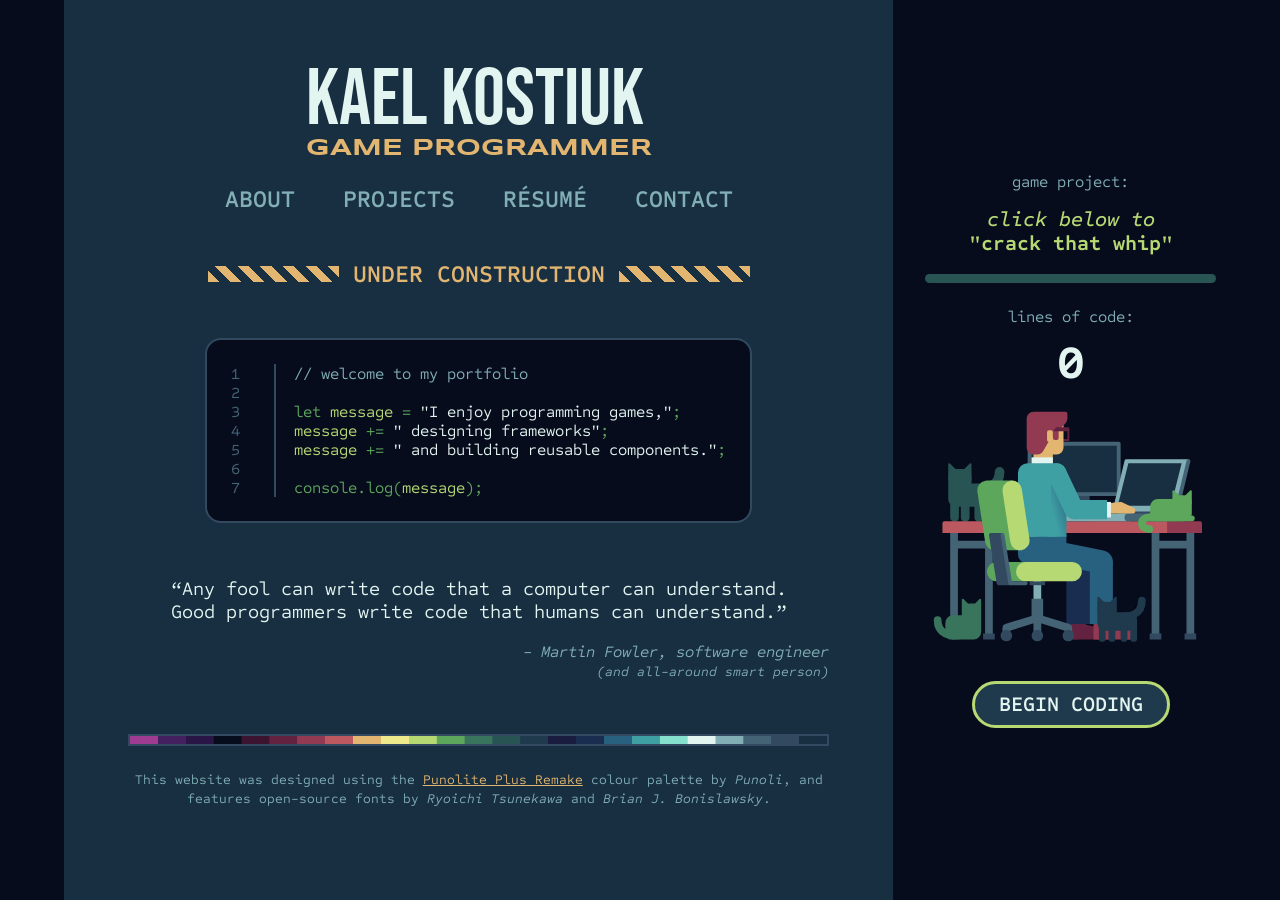
==== index.htm @ 87efe82d "🚧 work in progress behind game" ====
<!DOCTYPE html>
<html lang="en">

<head>
	<meta charset="UTF-8">
	<meta name="viewport" content="width=device-width, initial-scale=1.0">
	<title>Kael Kostiuk | Portfolio</title>

	<!-- Styles -->
	<link rel="stylesheet" href="css/style.css">
	<link rel="stylesheet" href="css/game.css">
	<link rel="stylesheet" href="css/code.css">
	<link rel="stylesheet" href="css/about.css">
	<link rel="stylesheet" href="css/contact.css">

	<link rel="icon" href="media/icon.png" type="image/png">

	<meta http-equiv="Cache-Control" content="no-cache, no-store, must-revalidate">
	<meta http-equiv="Expires" content="0">
	<meta http-equiv="Pragma" content="no-cache">

	<script src="js/libraries/matter.min.js"></script>
	<script src="js/pages_helper.js"></script>
	<script src="js/game.js" type="module"></script>
	<script src="js/contact.js" defer></script>
</head>

<body>

	<div class="layout">
		<div class="portfolio">
			<a class="home" href="#home" draggable="false">
				<div class="header">KAEL KOSTIUK</div>
				<div class="subheader">GAME PROGRAMMER</div>
			</a>

			<div class="navigation">
				<a href="#about" draggable="false" data-active="false">ABOUT</a>
				<a href="#projects" draggable="false" data-active="false">PROJECTS</a>
				<a href="#resume" draggable="false" data-active="false">RÉSUMÉ</a>
				<a href="#contact" draggable="false" data-active="false">CONTACT</a>
			</div>

			<h2 class="construction"><div class="stripes"></div> UNDER CONSTRUCTION <div class="stripes"></div><br>
			&nbsp;</h2>

			<div id="content" stylex="opacity: 0; transition: opacity 0.5s ease;"></div>
		</div>
		<div class="game">
			<canvas id="game-physics-box" class="game-background"></canvas>
			<div class="game-category">game project:</div>
			<div class="game-title-container">
				<div id="title" class="game-title"><span style="color:#b7d974;"><i>click below to<br></i><b>"crack that whip"</b></span></div>
			</div>
			<!-- (!) for testing the size of a new title before commiting to rendering -->
			<div id="title-container-test" class="game-title-container" style="position:absolute; opacity:0;pointer-events:none;">
				<div id="title-test" class="game-title">Testing the scroll height of a new title</div>
			</div>
			<div class="game-progress">
				<div id="progress"></div>
			</div>

			<div class="game-category">lines of code:</div>
			<div id="lines" class="game-lines">0</div>

			<svg viewBox="0 0 300 250">
				<g id="chunk">
					<path style="stroke:#285454; stroke-width:10; stroke-linecap:round;"
						d="m 61,83 c 0,0 16,0 16,-16" />
					<path style="fill:#285454; stroke:#285454; stroke-width:2; stroke-linejoin:round;"
						d="M 25,59 V 75 H 47 V 59 L 36,70 Z" />
					<path style="fill:#285454; stroke:#285454; stroke-width:16; stroke-linejoin:round;"
						d="M 40,87 V 72 h -8 v 23 h 31 v -8 z" />
					<path style="stroke:#285454; stroke-width:9; stroke-linecap:round;"
						d="m 55.5,98 v 16 m 11,-16 v 16 m -25,-16 v 16 m -11,-16 v 16" />
				</g>
				<g id="table">
					<path style="stroke:#446374; stroke-width:8;"
						d="M 30,124 V 236 M 66,124 V 236 M 238,124 V 236 M 274,124 V 236 M 30,142 h 36 m 172,0 h 36" />
					<path style="stroke:#32495f; stroke-width:6;"
						d="m 60,237 h 12 m -48,0 h 12 m 232,0 h 12 m -48,0 h 12" />
					<path style="fill:#913a52; stroke:#913a52; stroke-width:4; stroke-linejoin:round;"
						d="m 284,130 v -10 h -36 v 10" />
					<path style="fill:#bc5960; stroke:#bc5960; stroke-width:4; stroke-linejoin:round;"
						d="m 20,130 v -10 h 228 v 10" />
				</g>
				<g id="luna">
					<path style="stroke:#39755c; stroke-width:8; stroke-linecap:round;"
						d="m 29,236 c 0,0 -16,0 -16,-16" />
					<path style="fill:#39755c; stroke:#39755c; stroke-width:2; stroke-linejoin:round;"
						d="m 39,199 v 12 h 18 v -12 l -9,9 z" />
					<path style="fill:#39755c; stroke:#39755c; stroke-width:16; stroke-linejoin:round;"
						d="m 46,223 v -12 h 4 v 21 H 29 v -9 z" />
				</g>
				<g id="computer">
					<path style="stroke:#32495f; stroke-width:32;" d="m 154,90 v 28" />
					<path style="fill:#182e41; stroke:#446374; stroke-width:4; stroke-linejoin:round;"
						d="M 200,90 V 38 h -92 v 52 z" />
					<path style="stroke:#32495f; stroke-width:6;" d="m 200,110 h 54" />
					<path style="stroke:#81afb5; stroke-width:8; stroke-linecap:round;" d="m 144,114 h 66" />
					<path style="fill:#81afb5; stroke:#81afb5; stroke-width:4; stroke-linejoin:round;"
						d="m 260,106 h -64 l 12,-50 h 64" />
					<path style="fill:#182e41; stroke:none;" d="m 199,102 h 55 l 11,-44 h -55 z" />
					<path style="stroke:#446374; stroke-width:4; stroke-linecap:round;" d="M 260,106 272,56" />
					<path style="stroke:#446374; stroke-width:8; stroke-linecap:round;" d="m 210,114 h 48" />
				</g>
				<g id="monitor-large" style="opacity:0; stroke:#5da75d; stroke-width:2; stroke-linecap:round;">
					<path d="m 114,44 h 80" />
					<path d="m 114,48 h 80" />
					<path d="m 114,52 h 80" />
					<path d="m 114,56 h 80" />
					<path d="m 114,60 h 80" />
					<path d="m 114,64 h 80" />
					<path d="m 114,68 h 80" />
					<path d="m 114,72 h 80" />
					<path d="m 114,76 h 80" />
					<path d="m 114,80 h 80" />
					<path d="m 114,84 h 80" />
				</g>
				<g id="monitor-small" style="opacity:0; stroke:#b7d974; stroke-width:2; stroke-linecap:round;">
					<path d="m 214,62 h 45" />
					<path d="m 213,66 h 45" />
					<path d="m 212,70 h 45" />
					<path d="m 211,74 h 45" />
					<path d="m 210,78 h 45" />
					<path d="m 209,82 h 45" />
					<path d="m 208,86 h 45" />
					<path d="m 207,90 h 45" />
					<path d="m 206,94 h 45" />
					<path d="m 205,98 h 45" />
				</g>
				<g id="mouse">
					<path style="stroke:#5da75d; stroke-width:8; stroke-linecap:round; fill:none;"
						d="m 231.5,126 c -10,0 -10,-12 0,-12 h 8" />
					<path style="fill:#5da75d; stroke:#5da75d; stroke-width:2; stroke-linejoin:round;"
						d="m 256.5,87 v 12 h 18 V 87 l -9,9 z" />
					<path style="fill:#5da75d; stroke:#5da75d; stroke-width:16; stroke-linejoin:round;"
						d="m 263.5,103 v -4 h 4 v 11 h -27 v -7 z" />
					<path style="stroke:#5da75d; stroke-width:6; stroke-linecap:round;" d="m 234,115 h 41.5" />
				</g>
				<g id="lower-body">
					<path style="fill:#632240; stroke:#632240; stroke-width:8; stroke-linejoin:round;"
						d="m 154,240 v -24 h 8 v 12 l 26,6 v 6" />
					<path style="stroke:#192d50; stroke-width:24; stroke-linecap:round;" d="m 108,150 50,10" />
					<path style="stroke:#192d50; stroke-width:24;" d="m 158,160 v 64" />
					<path style="fill:#286080; stroke:#286080; stroke-width:20; stroke-linejoin:round;"
						d="m 106,132 v 20 h 30 v -20" />
					<path style="fill:#913a52; stroke:#913a52; stroke-width:8; stroke-linejoin:round;"
						d="m 178,240 v -24 h 8 v 12 l 26,6 v 6" />
					<path style="stroke:#286080; stroke-width:24; stroke-linecap:round;" d="m 132,150 50,10" />
					<path style="stroke:#286080; stroke-width:24;" d="m 182,160 v 64" />
				</g>
				<defs>
					<linearGradient id="torso" x1="100%" y1="0%" x2="30%" y2="80%">
						<stop style="stop-color:#286080; stop-opacity:1;" offset="0" />
						<stop style="stop-color:#286080; stop-opacity:0;" offset="1" />
					</linearGradient>
				</defs>
				<g id="upper-body">
					<path style="fill:none; stroke:#632240; stroke-width:2; stroke-linejoin:round;"
						d="m 148,23 v 11 h -8" />
					<path style="stroke:#e2b570; stroke-width:20;" d="M 122,58 V 46" />
					<path style="fill:#e2b570; stroke:#e2b570; stroke-width:14; stroke-linejoin:round;"
						d="M 114,42 V 16 h 22 v 26 z" />
					<path style="fill:#913a52; stroke:#913a52; stroke-width:14; stroke-linejoin:round;"
						d="M 112,42 V 12 h 28 l -16,16 -8,14 z" />
					<path style="fill:#913a52; stroke:#913a52; stroke-width:4; stroke-linejoin:round;"
						d="M 141 7 L 145 11 L 145 7 L 141 7 z M 134 22 L 134 32 L 136 32 L 136 22 L 134 22 z" />
					<path style="fill:#e2b570; stroke:#e2b570; stroke-width:4; stroke-linejoin:round;"
						d="m 130,26 v 8 h -2 v -8 z" />
					<path style="fill:#632240; stroke:#632240; stroke-width:2; stroke-linejoin:round;"
						d="m 148,22 h -12 l -2,2 h 14 z" />
					<path style="stroke:#e3f5f1; stroke-width:22;" d="M 121,52 V 62" />
					<path style="fill:#3fa0a4; stroke:#3fa0a4; stroke-width:20; stroke-linejoin:round;"
						d="M 136,134 V 68 h -30 v 66" />
					<path style="fill:url(#torso); fill-opacity:1; stroke:none;" d="M 146,134 H 130 V 68 h 16 z" />
				</g>
				<g id="pepper">
					<path style="stroke:#1f394d; stroke-width:8; stroke-linecap:round;"
						d="m 208,216 c 0,0 16,0 16,-16" />
					<path style="fill:#1f394d; stroke:#1f394d; stroke-width:2; stroke-linejoin:round;"
						d="m 179,197 v 12 h 18 v -12 l -9,9 z" />
					<path style="fill:#1f394d; stroke:#1f394d; stroke-width:16; stroke-linejoin:round;"
						d="m 190,220 v -11 h -4 v 14 h 25 v -3 z" />
					<path style="stroke:#1f394d; stroke-width:7; stroke-linecap:round;"
						d="m 205.5,223 v 16 m 10,-16 v 16 M 193,223 v 16 m -10,-16 v 16" />
				</g>
				<g id="chair">
					<path style="stroke:#81afb5; stroke-width:8;" d="M 116,204 V 170" />
					<path style="stroke:#32495f; stroke-width:16;" d="m 116,180 v 4" />
					<path style="stroke:#446374; stroke-width:12;" d="m 116,198 v 20" />
					<path style="fill:none; stroke:#446374; stroke-width:8; stroke-linejoin:round;"
						d="m 116,232 v -22 m 32,22 v -4 l -32,-10 m -32,14 v -4 l 32,-10" />
					<path style="fill:#32495f; stroke:#32495f; stroke-width:4;"
						d="M 84 232 A 4 4 0 0 0 80 236 A 4 4 0 0 0 84 240 A 4 4 0 0 0 88 236 A 4 4 0 0 0 84 232 z M 116 232 A 4 4 0 0 0 112 236 A 4 4 0 0 0 116 240 A 4 4 0 0 0 120 236 A 4 4 0 0 0 116 232 z M 148 232 A 4 4 0 0 0 144 236 A 4 4 0 0 0 148 240 A 4 4 0 0 0 152 236 A 4 4 0 0 0 148 232 z" />
					<path style="fill:#5da75d; stroke:#5da75d; stroke-width:20; stroke-linejoin:round;"
						d="M 98,138 H 72 L 64,86 h 26" />
					<path style="stroke:#5da75d; stroke-width:20; stroke-linecap:round;" d="m 74,170 h 30" />
					<path style="stroke:#b7d974; stroke-width:20; stroke-linecap:round;" d="m 90,86 8,52 m 6,32 h 48" />
					<path style="fill:#32495f; stroke:#32495f; stroke-width:4; stroke-linejoin:round;"
						d="M 88,182 H 76 l -8,-50 h 12" />
					<path
						style="fill:none; stroke:#446374; stroke-width:4; stroke-linecap:round; stroke-linejoin:round;"
						d="M 104,182 H 88 l -8,-50" />
				</g>
				<g id="arm-up" style="opacity:0;">
					<path style="fill:#e2b570; stroke:#e2b570; stroke-width:4; stroke-linejoin:round;"
						d="M 185.2,97.2 200.7,87 215,88 l 0.5,1.9 -28.8,13.1 z" />
					<path style="stroke:#e3f5f1; stroke-width:16;" d="m 192,97.3 -9.7,2.3" />
					<path style="stroke:#3fa0a4; stroke-width:20;" d="m 155,106.2 33.1,-8" />
					<path style="stroke:#3fa0a4; stroke-width:20; stroke-linecap:round;" d="m 136,68 20,38" />
				</g>
				<g id="arm-down" style="opacity:0;">
					<path style="fill:#e2b570; stroke:#e2b570; stroke-width:4; stroke-linejoin:round;"
						d="M 155.2,97.2 170.7,87 185,88 185.5,89.9 156.7,103 Z" />
					<path style="stroke:#e3f5f1; stroke-width:16;" d="m 162,97.3 -9.7,2.3" />
					<path style="fill:#e2b570; stroke:#e2b570; stroke-width:4; stroke-linejoin:round;"
						d="m 183.6,99.5 17.9,-2.5 14.3,9 0.2,2 -31.9,-2.5 z" />
					<path style="stroke:#e3f5f1; stroke-width:16;" d="m 191.9,102.8 -10,0.8" />
					<path style="stroke:#3fa0a4; stroke-width:20;" d="m 154,106 33.9,-2.8" />
					<path style="stroke:#3fa0a4; stroke-width:20; stroke-linecap:round;" d="m 136,68 19,38" />
				</g>
				<g id="arm-resting" style="opacity:1;">
					<path style="fill:#e2b570; stroke:#e2b570; stroke-width:4; stroke-linejoin:round;"
						d="m 184,102 18,-2 13,6 v 2 h -31 z" />
					<path style="stroke:#e3f5f1; stroke-width:16;" d="M 192,106 H 182" />
					<path style="stroke:#3fa0a4; stroke-width:20;" d="m 154,106 h 34" />
					<path style="stroke:#3fa0a4; stroke-width:20; stroke-linecap:round;" d="m 136,68 18,38" />
				</g>
			</svg>

			<button id="start" class="game-start" style="display:block;">BEGIN CODING</button>
			<button id="juicer" class="game-juicer" style="display:none;" data-active="false">ENERGY DRINK</button>
		</div>
	</div>

</body>

</html>
---- css/style.css ----
@import "../fonts/sometype-mono-variable.css";
@import "../fonts/bebas-neue.css";
@import "../fonts/syncopate-bold.css";

* { box-sizing: border-box; }

:root { font-size: 19px; }

html {
  /*scrollbar-width: thin;*/
  scrollbar-width: auto !important;
  scrollbar-color: #32495f #070c1d;
  overflow-x: hidden; overflow-y: scroll;
  scroll-behavior: smooth;
}
body {
	margin: 0;
	font-family: "SometypeMono-Variable", sans-serif;
	font-size: 1rem;
	background: #070c1d;
	color: #e3f5f1;
}

/*** LAYOUT ***/
.layout {
	display: flex;
	margin: 0 auto;
	width: 90%;
}
.portfolio {
	width: 72%;
	min-height: 100vh;
	padding: 4rem;
	background: #182e41;
}
.game {
	display: flex;
	gap: 1rem;
	flex-direction: column;
	justify-content: center;
	position: sticky;
	top: 0;
	width: 28%;
	height: 100vh;
	padding: 2rem;
	padding-right: 0;
}

/*** LINKS ***/
a, a:visited { color:#e2b570; }
a:hover, a:active, a:focus { color: #eee98a; }

/*** HEADER ***/
.home {
	display: block; width: fit-content; margin: 0 auto; /* bound tight, center horizontally */
	text-align: center;
	text-decoration: none;
	color: #e3f5f1;
}
.home:hover, .home:active, .home:visited, .home:focus { color: #e3f5f1; }
.header {
	width: fit-content;
	font-family: "BebasNeue", sans-serif;
	font-size: 5rem;
	line-height: 4.5rem;
}
.subheader {
	width: fit-content;
	margin-bottom: 1.5rem;
	font-family: "Syncopate-Bold", sans-serif;
	font-size: 1.48rem;
	color: #e2b570;
}

/*** NAVIGATION ***/
.navigation {
	display: flex;
	gap: 2rem;
	justify-content: center;
	flex-wrap: wrap;
	width: fit-content; margin: 0 auto;
	margin-bottom: 2.5rem;
}
.navigation > a {
	border-bottom: 3px solid transparent;
	padding: 0 0.5rem 0.2rem; /* top | sides | bottom */
	font-size: 1.5rem;
	font-weight: 600;
	text-decoration: none;
	color: #81afb5;
}
.navigation > a:hover { color: #e3f5f1; }
.navigation > a[data-active="true"] {
	border-bottom: 3px solid #e2b570;
	color: #e3f5f1;
}

/*** TITLES ***/
h1, h2 {
	text-align: center;
	font-weight: 600;
}
.project-title {
	font-size: 1.6rem;
	text-align: center;
	font-weight: 600;
	color: #b7d974;
}

/*** QUOTES ***/
blockquote {
	font-size: 1.2rem;
	text-align: center;
}
.attribution {
	color: #81afb5;
	text-align: right;
	font-style: italic;
}

/*** ALIGNMENT ***/
.center { 
	display: block;
	text-align: center;
}
.resume-grid {
	display: grid;
	grid-template-columns: 3fr 2fr;
	gap: 3rem;
	width: 100%;
}

/*** STYLES ***/
.note {
	color: #81afb5;
}
.extra-small { 
	font-size: 0.6rem;
	font-weight: 500;
	color: #446374;
}
.category {
	color: #81afb5;
}
.title-section {
	color: #b7d974;
	margin-bottom: 0.5rem;
}
.title {
	font-size: 1.3rem;
	font-weight: 600;
}
.subtitle { 
	font-weight: 600;
}
.duration { 
	font-style: italic;
}
.points li:not(:last-child) {
	margin-bottom: 0.5rem;
}
.points li i {
	color: #81afb5;
}
.points li::marker {
	content: "▸ ";
	color: #b7d974;
}
.construction {
	color: #e2b570;
}
.stripes {
	display: inline-block;
	width: 8.2rem;
	height: 1rem;
	background-image: repeating-linear-gradient(
		45deg,
		#e2b570 0,
		#e2b570 0.5rem,
		transparent 0.5rem,
		transparent 1rem
	);
}

@media (max-width: 1400px) {
	:root { font-size: 16px; }
}
@media (max-width: 1200px) {
	:root { font-size: 14px; }
}
@media (max-width: 1000px) {
	:root { font-size: 12px; }
}
---- css/game.css ----
:root {
	--juice-level: 0%;
}

.game > svg {
	display: block;
	width: 100%;
	height: auto;
	min-height: 6rem;
}
.game-background {
	position: absolute;
	inset: 0;
	width: 100%;
	height: 100%;
	z-index: -1;
}
.game-category {
	color: #81afb5;
	text-align: center;
}
.game-title-container{
	display: flex;
	justify-content: center; align-items: center;
	min-height: 3.2rem; max-height: 3.2rem;
}
.game-title {
	font-size: 1.3rem;
	line-height: 115%;
	font-weight: 500;
	color: #e3f5f1;
	text-align: center;
	text-wrap: balance;
}
.game-progress {
	width: 100%; 
	height: 0.6rem;
	min-height: 0.6rem;
    margin: 0 auto; /* center horizontally */
	margin-bottom: 0.5rem;
	border-radius: 9000px;
	background-color: #285454;
}
#progress {
	width: 0%; /* (!) changed in js */
	height: 100%;
	border-radius: 9000px;
	background-color: #b7d974;
}
.game-lines {
    margin-top: -0.5rem;
	font-size: 3rem;
	font-weight: 700;
	color: #e3f5f1;
	text-align: center;
}

.game-juicer {
	display: block; width: fit-content; 
    margin: 1rem auto 0 auto; /* center horizontally + add space above */
	padding: 0.5rem 1.5rem;
	border: 3px solid;
	border-color: #1f394d;
	border-radius: 9000px; /* pill-shaped ends */
	font-family: inherit;
	font-size: 1.3rem;
	font-weight: 600;
	white-space: nowrap;
	background: linear-gradient(to right, #39755c var(--juice-level), #1f394d 0); /* (!) changed in js */
	color: #070c1d;
}
.game-juicer[data-active="true"] {
	border-color: #b7d974;
	color: #e3f5f1;
	animation: pulse 2s infinite alternate;
}
.game-juicer[data-active="true"]:hover {
	border-color: #e3f5f1;
	background: #285454 !important;
	text-shadow: 2px 2px 0 #1f394d;
	color: #e3f5f1;
	animation: none;
	cursor: pointer;
}

.game-start {
	display: block; width: fit-content; 
    margin: 1rem auto 0 auto; /* center horizontally + add space above */
	padding: 0.5rem 1.5rem;
	border: 3px solid;
	border-color: #b7d974;
	border-radius: 9000px; /* pill-shaped ends */
	font-family: inherit;
	font-size: 1.3rem;
	font-weight: 600;
	white-space: nowrap;
	background: #1f394d;
	color: #e3f5f1;
	animation: pulse 2s infinite alternate;
}
.game-start:hover {
    border-color: #e3f5f1;
	background: #285454;
	text-shadow: 2px 2px 0 #1f394d;
	animation: none;
	cursor: pointer;
}

@keyframes pulse {
    0% { border-color: #1f394d; }
    100% { border-color: #b7d974; }
}
---- css/code.css ----
.codeBlock {
	display: grid;
	grid-template-columns: 5ch 1fr; /* fixed width | fills remaining */
	width: fit-content; margin: 0 auto;
	padding: 1.5rem;
	border: 2px solid #32495f;
	border-radius: 1rem;
	background: #070c1d;
}
.codeBlock .line { border-right: 2px solid #32495f; color: #446374; }
.codeBlock .comment { color: #81afb5; }
.codeBlock .code { padding-left: 2ch; color: #5da75d; }
.codeBlock .variable { color: #b7d974; }
.codeBlock .string { color: #e3f5f1; }
.codeBlock .bool { color: #e2b570 }
.codeBlock .method { color: #eee98a  }
.codeBlock .keyword { color: #e494d9 }
---- css/about.css ----
/*** IMAGES ***/
.scrolling-kale {
	border: 3px solid #32495f;
	border-radius: 1rem;
	background-image: url('../media/kale.gif');
	background-size: cover;
	background-position: center;
	background-attachment: fixed; /* makes image not scroll with content */
	box-shadow: inset 0px 0.4rem 1px #070c1d88;
}

/*** COMPARISON ***/
.comparison {
	display: grid;
	grid-template-columns: 1fr 10ch 1fr;
	gap: 0.5rem;
	margin-bottom: 1.2rem;
	padding: 1.5rem;
	border: 3px solid #32495f;
	border-radius: 1rem;
	background: #070c1d;
}
.comparison > div { text-align: center; }
.comparison > div:nth-child(2) {
	display: flex;
	flex-direction: column;
	justify-content: center;
	align-items: center;
	gap: 0.5rem;
}
.comparison > div > nobr {
	font-size: 1.2rem;
	font-weight: 600;
	color: #81afb5;
}

/*** SVG IMAGES ***/
.comparison svg {
	width: 4.5rem;
	height: 1.5rem;
}
---- css/contact.css ----
#contact-form {
    margin: 0 auto;
    width: 80%;
    display: grid;
    row-gap: 1rem;
}
.form-row {
    display: grid;
    grid-template-columns: 8ch 1fr;
    column-gap: 1rem;
    align-items: center;
}

label {

	color: #81afb5;
    justify-self: end;
}

input,
textarea {
    width: 100%;
    padding: 0.5rem;
    border: 3px solid transparent;
    border-radius: 0.5rem;
    font-family: "SometypeMono-Variable", sans-serif;
	font-size: 1rem;
	background: #070c1d;
	color: #e3f5f1;
} textarea {
    resize: vertical;
}

input:focus,
textarea:focus {
  border-color: #39755c;
  outline: none;
}

button[type="submit"] {
    padding: 0.5rem 0.8rem;
    border: 3px solid transparent;
    border-radius: 0.5rem;
    font-family: "SometypeMono-Variable", sans-serif;
	font-size: 1.2rem;
    font-weight: 600;
	background: #39755c;
	color: #e3f5f1;
    cursor: pointer;
    justify-self: start;
} button[type="submit"]:hover {
    border-color: #b7d974;
}

#form-message {
    text-align: center;
    font-weight: 600;
    color: #bc5960;
}
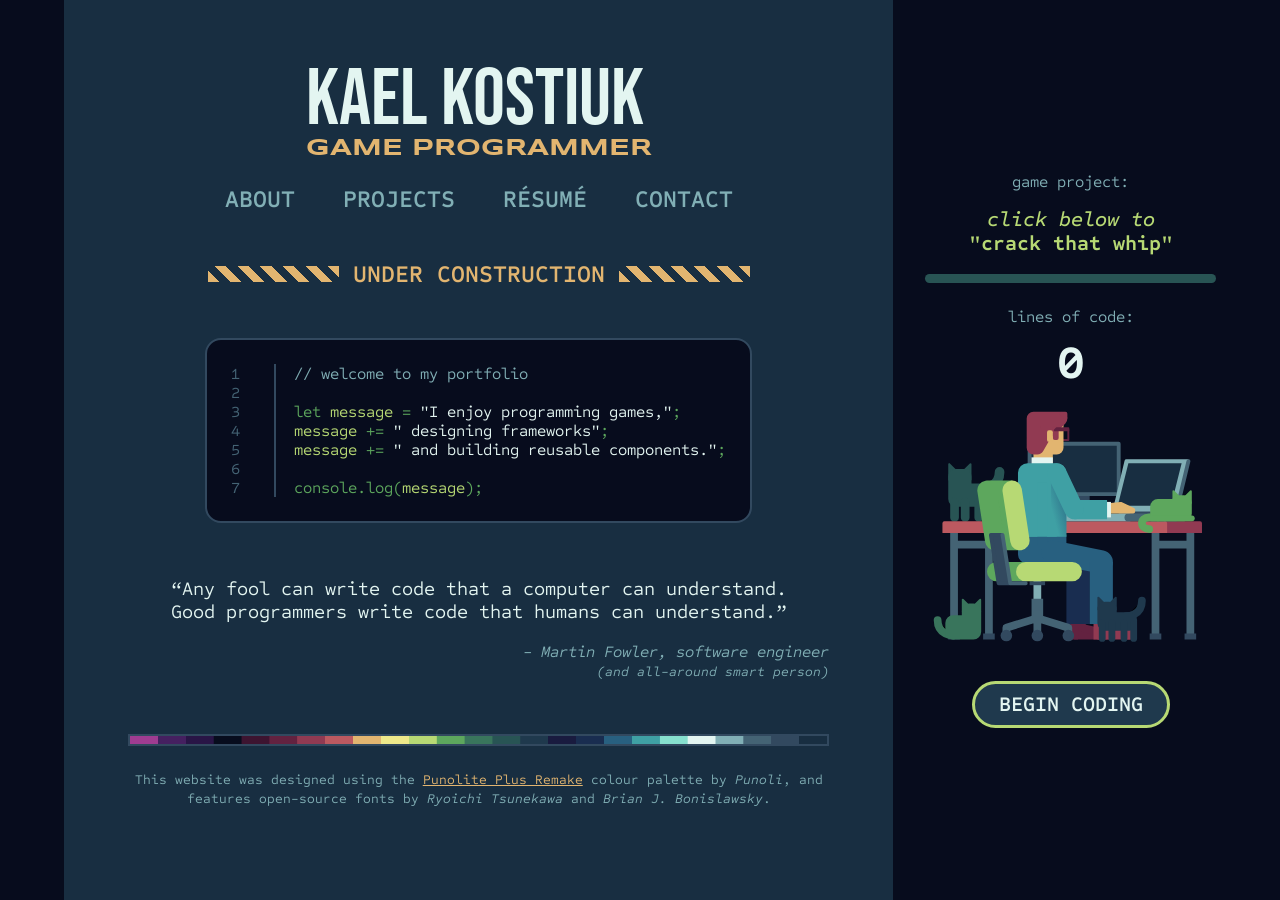
==== commit 034dc6a2: ":bug: fixed rescale cats paw problem" ====
--- a/index.htm
+++ b/index.htm
@@ -10,6 +10,7 @@
 	<link rel="stylesheet" href="css/style.css">
 	<link rel="stylesheet" href="css/game.css">
 	<link rel="stylesheet" href="css/code.css">
+	<link rel="stylesheet" href="css/cat.css">
 	<link rel="stylesheet" href="css/about.css">
 	<link rel="stylesheet" href="css/contact.css">
 
@@ -19,7 +20,6 @@
 	<meta http-equiv="Expires" content="0">
 	<meta http-equiv="Pragma" content="no-cache">
 
-	<script src="js/libraries/matter.min.js"></script>
 	<script src="js/pages_helper.js"></script>
 	<script src="js/game.js" type="module"></script>
 	<script src="js/contact.js" defer></script>
@@ -63,10 +63,12 @@
 			<div class="game-category">lines of code:</div>
 			<div id="lines" class="game-lines">0</div>
 
-			<svg viewBox="0 0 300 250">
-				<g id="chunk">
-					<path style="stroke:#285454; stroke-width:10; stroke-linecap:round;"
+			<svg viewBox="0 0 300 250" style="user-select:none;">
+				<g id="chunk" name="cat">
+					<path name="content" style="stroke:#285454; stroke-width:10; stroke-linecap:round;"
 						d="m 61,83 c 0,0 16,0 16,-16" />
+					<path name="annoyed" style="stroke:#285454; stroke-width:10; stroke-linecap:round; display:none;"
+						d="M 58,84 C 70,84 78,74 66,64" />
 					<path style="fill:#285454; stroke:#285454; stroke-width:2; stroke-linejoin:round;"
 						d="M 25,59 V 75 H 47 V 59 L 36,70 Z" />
 					<path style="fill:#285454; stroke:#285454; stroke-width:16; stroke-linejoin:round;"
@@ -84,9 +86,11 @@
 					<path style="fill:#bc5960; stroke:#bc5960; stroke-width:4; stroke-linejoin:round;"
 						d="m 20,130 v -10 h 228 v 10" />
 				</g>
-				<g id="luna">
-					<path style="stroke:#39755c; stroke-width:8; stroke-linecap:round;"
+				<g id="luna" name="cat">
+					<path name="content" style="stroke:#39755c; stroke-width:8; stroke-linecap:round;"
 						d="m 29,236 c 0,0 -16,0 -16,-16" />
+					<path name="annoyed" style="stroke:#39755c; stroke-width:8; stroke-linecap:round; display:none;"
+						d="m 29,236 c 0,0 -17,0 -25,-8" />
 					<path style="fill:#39755c; stroke:#39755c; stroke-width:2; stroke-linejoin:round;"
 						d="m 39,199 v 12 h 18 v -12 l -9,9 z" />
 					<path style="fill:#39755c; stroke:#39755c; stroke-width:16; stroke-linejoin:round;"
@@ -129,9 +133,11 @@
 					<path d="m 206,94 h 45" />
 					<path d="m 205,98 h 45" />
 				</g>
-				<g id="mouse">
-					<path style="stroke:#5da75d; stroke-width:8; stroke-linecap:round; fill:none;"
+				<g id="mouse" name="cat">
+					<path name="content" style="stroke:#5da75d; stroke-width:8; stroke-linecap:round; fill:none;"
 						d="m 231.5,126 c -10,0 -10,-12 0,-12 h 8" />
+					<path name="annoyed" style="stroke:#5da75d; stroke-width:8; stroke-linecap:round; fill:none; display:none;"
+						d="m 222,132 c -6,-8 -0.5,-18 9.5,-18 h 8" />
 					<path style="fill:#5da75d; stroke:#5da75d; stroke-width:2; stroke-linejoin:round;"
 						d="m 256.5,87 v 12 h 18 V 87 l -9,9 z" />
 					<path style="fill:#5da75d; stroke:#5da75d; stroke-width:16; stroke-linejoin:round;"
@@ -175,9 +181,11 @@
 						d="M 136,134 V 68 h -30 v 66" />
 					<path style="fill:url(#torso); fill-opacity:1; stroke:none;" d="M 146,134 H 130 V 68 h 16 z" />
 				</g>
-				<g id="pepper">
-					<path style="stroke:#1f394d; stroke-width:8; stroke-linecap:round;"
+				<g id="pepper" name="cat">
+					<path name="content" style="stroke:#1f394d; stroke-width:8; stroke-linecap:round;"
 						d="m 208,216 c 0,0 16,0 16,-16" />
+					<path name="annoyed" style="stroke:#1f394d; stroke-width:8; stroke-linecap:round; display:none;"
+						d="m 208,216 c 8,0 18,-9 6,-19" />
 					<path style="fill:#1f394d; stroke:#1f394d; stroke-width:2; stroke-linejoin:round;"
 						d="m 179,197 v 12 h 18 v -12 l -9,9 z" />
 					<path style="fill:#1f394d; stroke:#1f394d; stroke-width:16; stroke-linejoin:round;"
@@ -234,6 +242,7 @@
 		</div>
 	</div>
 
+<div id="paw-container"></div>
+
 </body>
-
 </html>
--- a/css/game.css
+++ b/css/game.css
@@ -11,7 +11,7 @@
 .game-background {
 	position: absolute;
 	inset: 0;
-	width: 100%;
+	width: calc(100% + 5vw);
 	height: 100%;
 	z-index: -1;
 }
--- a/css/cat.css
+++ b/css/cat.css
@@ -0,0 +1,19 @@
+#paw-container {
+		position: fixed;
+		top: 0;
+		left: 0;
+		width: 100vw;
+		height: 100vh;
+		overflow: hidden;
+		pointer-events: none;
+	}
+
+.paw-print {
+    position: absolute;
+    width: 100px;
+    height: 100px;
+    transform-origin: center;
+    opacity: 0; /* Start invisible */
+    transition: opacity 0.5s ease-out;
+}
+
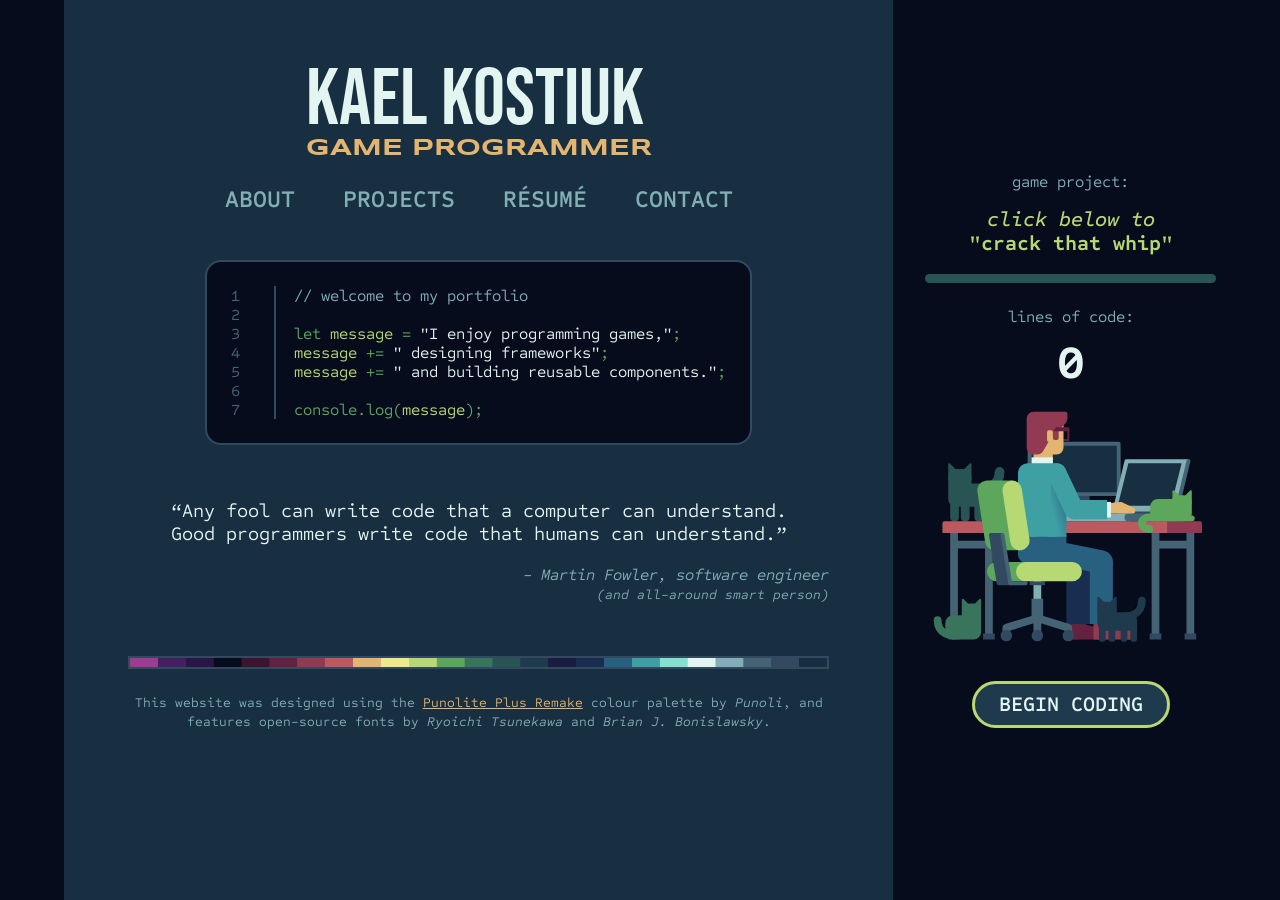
==== commit 2e894a4c: "Mobile Responsive Design Requires some further testing for tablet sizes." ====
--- a/index.htm
+++ b/index.htm
@@ -41,14 +41,13 @@
 				<a href="#contact" draggable="false" data-active="false">CONTACT</a>
 			</div>
 
-			<h2 class="construction"><div class="stripes"></div> UNDER CONSTRUCTION <div class="stripes"></div><br>
-			&nbsp;</h2>
+			<!--<h2 class="construction"><div class="stripes"></div> UNDER CONSTRUCTION <div class="stripes"></div><br>
+			&nbsp;</h2>-->
 
 			<div id="content" stylex="opacity: 0; transition: opacity 0.5s ease;"></div>
 		</div>
 		<div class="game">
-			<canvas id="game-physics-box" class="game-background"></canvas>
-			<div class="game-category">game project:</div>
+			<div class="game-category">game project: <span id="counter"></span></div>
 			<div class="game-title-container">
 				<div id="title" class="game-title"><span style="color:#b7d974;"><i>click below to<br></i><b>"crack that whip"</b></span></div>
 			</div>
--- a/css/style.css
+++ b/css/style.css
@@ -190,4 +190,53 @@
 }
 @media (max-width: 1000px) {
 	:root { font-size: 12px; }
-}+}
+
+/*** PORTRAIT LAYOUT ***/
+@media (orientation: portrait) and (max-width: 600px) {
+	:root { font-size: 13px; }
+	.layout {
+		width: 100%;
+		flex-direction: column;
+	}
+	.portfolio {
+		width: 100%;
+		padding: 4rem 2rem;
+		line-height: 150%;
+		min-height: auto;
+	}
+	.game {
+		width: 100%;
+		min-height: 100vh;
+		padding: 4rem 4rem;
+	}
+	.navigation {
+		padding-top: 1rem;
+		gap: 1.5rem;
+		/* flex-direction: column; */
+		align-items: center;
+	}
+	.container > * {
+		flex: 0 0 auto;   /* keep natural width */
+		max-width: 50%;   /* prevents 3rd item from fitting */
+	}
+	.navigation > a {
+		border-bottom: 2px solid transparent;
+		padding: 0 0.8rem 0.5rem; /* top | sides | bottom */
+		font-size: 2rem;
+		font-weight: 550;
+	}
+	.navigation > a[data-active="true"] {
+		border-bottom: 2px solid #e2b570;
+	}
+	blockquote {
+		margin: 0 auto;
+	}
+	.resume-grid {
+		grid-template-columns: 1fr;
+	}
+	.stripes {
+		width: 2.4rem;
+		height: 1rem;
+	}
+}
--- a/css/game.css
+++ b/css/game.css
@@ -7,13 +7,6 @@
 	width: 100%;
 	height: auto;
 	min-height: 6rem;
-}
-.game-background {
-	position: absolute;
-	inset: 0;
-	width: calc(100% + 5vw);
-	height: 100%;
-	z-index: -1;
 }
 .game-category {
 	color: #81afb5;
@@ -110,3 +103,39 @@
     0% { border-color: #1f394d; }
     100% { border-color: #b7d974; }
 }
+
+/*** PORTRAIT LAYOUT ***/
+@media (orientation: portrait) and (max-width: 600px) {
+	.game-category {
+		font-size: 1.4rem;
+	}
+	.game-title-container{
+		min-height: 4.2rem; max-height: 4.2rem;
+	}
+	.game-title {
+		font-size: 1.6rem;
+		line-height: 125%;
+		font-weight: 400;
+		padding: 0.5rem 0;
+	}
+	.game-progress {
+		width: 100%; 
+		height: 0.8rem;
+		min-height: 0.8rem;
+		margin-bottom: 0.5rem;
+	}
+	.game-lines {
+		font-size: 3.5rem;
+		font-weight: 550;
+	}
+	.game-juicer {
+		border: 2px solid;
+		font-size: 2rem;
+		font-weight: 600;
+	}
+	.game-start {
+		border: 2px solid;
+		font-size: 1.8rem;
+		font-weight: 500;
+	}
+}
--- a/css/code.css
+++ b/css/code.css
@@ -9,6 +9,7 @@
 }
 .codeBlock .line { border-right: 2px solid #32495f; color: #446374; }
 .codeBlock .comment { color: #81afb5; }
+.codeBlock .summary { color: #286080; }
 .codeBlock .code { padding-left: 2ch; color: #5da75d; }
 .codeBlock .variable { color: #b7d974; }
 .codeBlock .string { color: #e3f5f1; }
--- a/css/cat.css
+++ b/css/cat.css
@@ -17,3 +17,11 @@
     transition: opacity 0.5s ease-out;
 }
 
+/*** PORTRAIT LAYOUT ***/
+@media (orientation: portrait) and (max-width: 600px) {
+    .paw-print {
+		width: 120px;
+		height: 120px;
+	}
+}
+
--- a/css/about.css
+++ b/css/about.css
@@ -1,5 +1,6 @@
 /*** IMAGES ***/
 .scrolling-kale {
+	margin: 2rem 0;
 	border: 3px solid #32495f;
 	border-radius: 1rem;
 	background-image: url('../media/kale.gif');
@@ -38,4 +39,22 @@
 .comparison svg {
 	width: 4.5rem;
 	height: 1.5rem;
+}
+
+/*** PORTRAIT LAYOUT ***/
+@media (orientation: portrait) and (max-width: 600px) {
+	.comparison {
+		display: grid;
+		grid-template-columns: 1fr 9ch 1fr;
+		gap: 0.5rem;
+		margin-bottom: 1.2rem;
+		padding: 1rem;
+		border: 3px solid #32495f;
+		border-radius: 1rem;
+		background: #070c1d;
+	}
+	.comparison svg {
+		width: 4rem;
+		height: 1.5rem;
+	}
 }
--- a/css/contact.css
+++ b/css/contact.css
@@ -56,4 +56,11 @@
     text-align: center;
     font-weight: 600;
     color: #bc5960;
+}
+
+/*** PORTRAIT LAYOUT ***/
+@media (orientation: portrait) and (max-width: 600px) {
+    #contact-form {
+        width: 100%;
+    }
 }
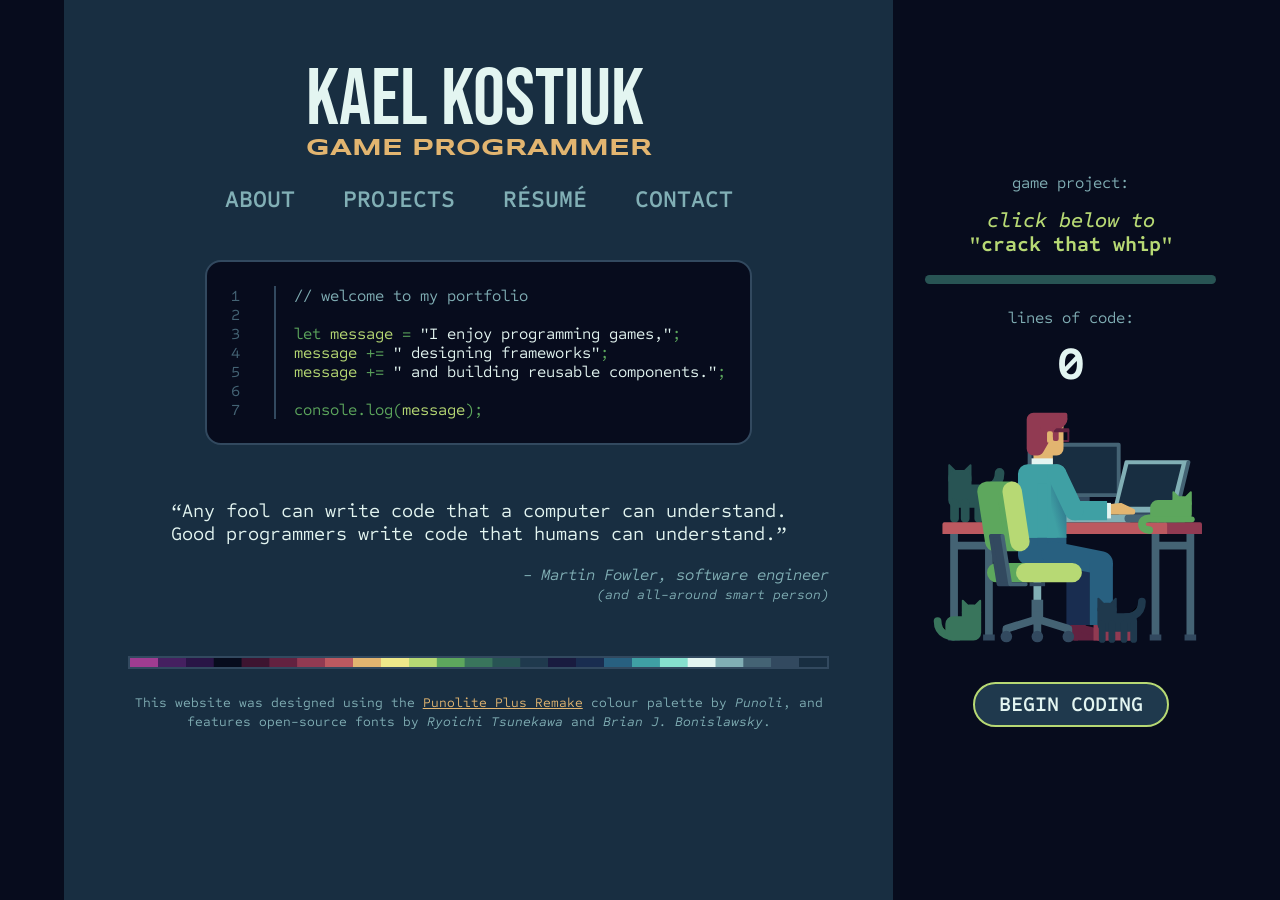
==== commit 14b24c57: "Added mobile "Play Game" button" ====
--- a/index.htm
+++ b/index.htm
@@ -45,6 +45,8 @@
 			&nbsp;</h2>-->
 
 			<div id="content" stylex="opacity: 0; transition: opacity 0.5s ease;"></div>
+
+			<button class="scroll-down" type="button" onclick="window.scrollTo({ top: document.body.scrollHeight, behavior: 'smooth' });" draggable="false">▼ PLAY GAME ▼</button>
 		</div>
 		<div class="game">
 			<div class="game-category">game project: <span id="counter"></span></div>
--- a/css/style.css
+++ b/css/style.css
@@ -28,6 +28,8 @@
 	width: 90%;
 }
 .portfolio {
+	display: flex;
+	flex-direction: column;
 	width: 72%;
 	min-height: 100vh;
 	padding: 4rem;
@@ -181,6 +183,21 @@
 		transparent 1rem
 	);
 }
+.scroll-down {
+	display: none;
+	margin-top: auto;
+	position: relative;
+	bottom: -1.5rem;
+    padding: 0.5rem 0.8rem;
+	border-width: 0;
+    border-radius: 0.5rem;
+    font-family: "SometypeMono-Variable", sans-serif;
+	font-size: 1.2rem;
+    font-weight: 500;
+	background: #32495f;
+	color: #e3f5f1;
+    cursor: pointer;
+}
 
 @media (max-width: 1400px) {
 	:root { font-size: 16px; }
@@ -190,6 +207,9 @@
 }
 @media (max-width: 1000px) {
 	:root { font-size: 12px; }
+}
+@media (max-width: 800px) {
+	:root { font-size: 10px; }
 }
 
 /*** PORTRAIT LAYOUT ***/
@@ -203,7 +223,6 @@
 		width: 100%;
 		padding: 4rem 2rem;
 		line-height: 150%;
-		min-height: auto;
 	}
 	.game {
 		width: 100%;
@@ -239,4 +258,7 @@
 		width: 2.4rem;
 		height: 1rem;
 	}
-}
+	.scroll-down {
+		display: block;
+	}
+}
--- a/css/game.css
+++ b/css/game.css
@@ -52,7 +52,7 @@
 	display: block; width: fit-content; 
     margin: 1rem auto 0 auto; /* center horizontally + add space above */
 	padding: 0.5rem 1.5rem;
-	border: 3px solid;
+	border: 2px solid;
 	border-color: #1f394d;
 	border-radius: 9000px; /* pill-shaped ends */
 	font-family: inherit;
@@ -80,7 +80,7 @@
 	display: block; width: fit-content; 
     margin: 1rem auto 0 auto; /* center horizontally + add space above */
 	padding: 0.5rem 1.5rem;
-	border: 3px solid;
+	border: 2px solid;
 	border-color: #b7d974;
 	border-radius: 9000px; /* pill-shaped ends */
 	font-family: inherit;
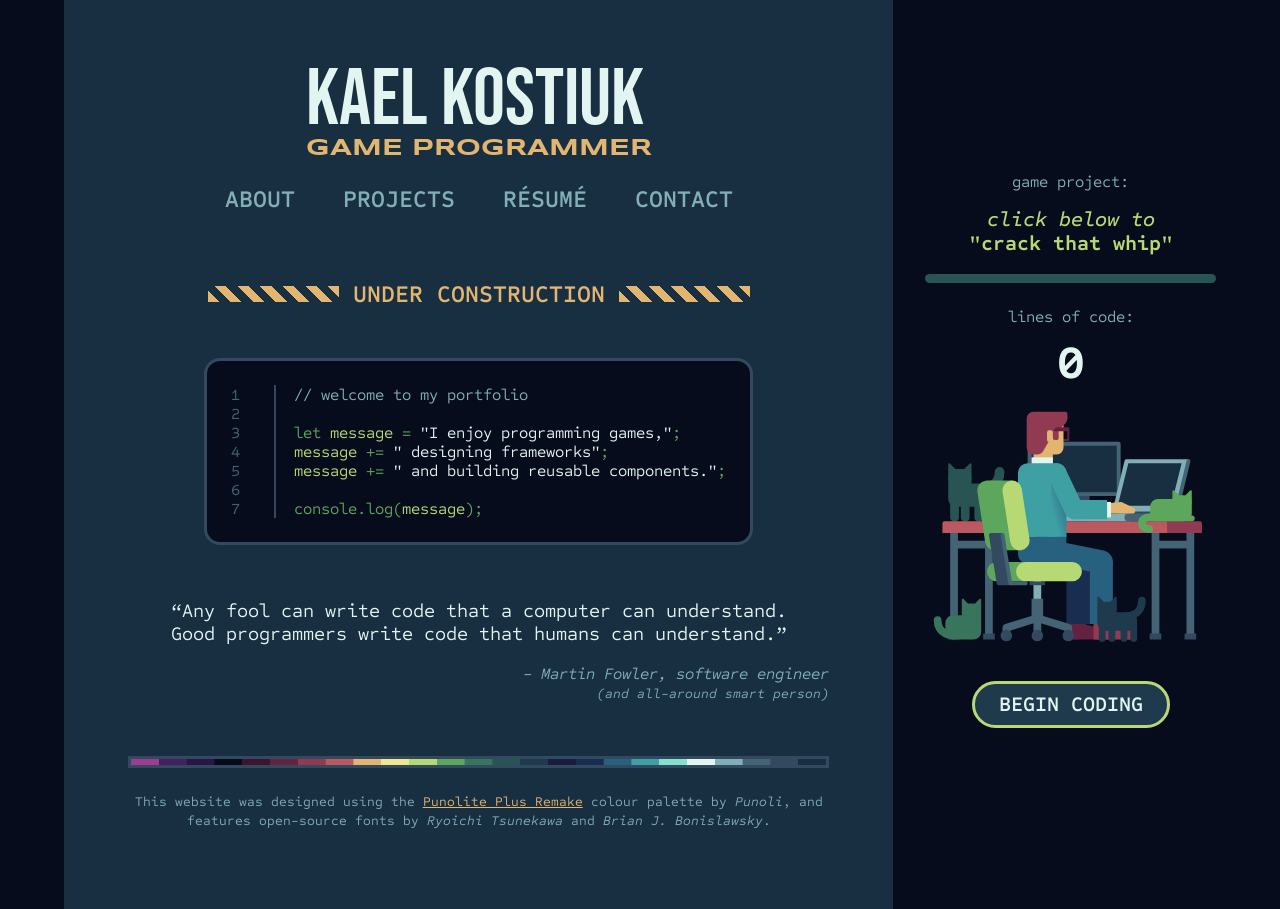
==== commit b3cfbc25: "🚧 Readded Construction" ====
--- a/index.htm
+++ b/index.htm
@@ -41,8 +41,8 @@
 				<a href="#contact" draggable="false" data-active="false">CONTACT</a>
 			</div>
 
-			<!--<h2 class="construction"><div class="stripes"></div> UNDER CONSTRUCTION <div class="stripes"></div><br>
-			&nbsp;</h2>-->
+			<h2 class="construction"><div class="stripes"></div> UNDER CONSTRUCTION <div class="stripes"></div><br>
+			&nbsp;</h2>
 
 			<div id="content" stylex="opacity: 0; transition: opacity 0.5s ease;"></div>
 
--- a/css/style.css
+++ b/css/style.css
@@ -182,6 +182,11 @@
 		transparent 0.5rem,
 		transparent 1rem
 	);
+}
+.palette {
+	width:100%;
+	height:0.8rem;
+	border:3px solid #32495f;
 }
 .scroll-down {
 	display: none;
@@ -258,6 +263,9 @@
 		width: 2.4rem;
 		height: 1rem;
 	}
+	.palette {
+		border:2px solid #32495f;
+	}
 	.scroll-down {
 		display: block;
 	}
--- a/css/game.css
+++ b/css/game.css
@@ -52,7 +52,7 @@
 	display: block; width: fit-content; 
     margin: 1rem auto 0 auto; /* center horizontally + add space above */
 	padding: 0.5rem 1.5rem;
-	border: 2px solid;
+	border: 3px solid;
 	border-color: #1f394d;
 	border-radius: 9000px; /* pill-shaped ends */
 	font-family: inherit;
@@ -80,7 +80,7 @@
 	display: block; width: fit-content; 
     margin: 1rem auto 0 auto; /* center horizontally + add space above */
 	padding: 0.5rem 1.5rem;
-	border: 2px solid;
+	border: 3px solid;
 	border-color: #b7d974;
 	border-radius: 9000px; /* pill-shaped ends */
 	font-family: inherit;
--- a/css/code.css
+++ b/css/code.css
@@ -3,16 +3,22 @@
 	grid-template-columns: 5ch 1fr; /* fixed width | fills remaining */
 	width: fit-content; margin: 0 auto;
 	padding: 1.5rem;
-	border: 2px solid #32495f;
+	border: 3px solid #32495f;
 	border-radius: 1rem;
 	background: #070c1d;
 }
 .codeBlock .line { border-right: 2px solid #32495f; color: #446374; }
 .codeBlock .comment { color: #81afb5; }
-.codeBlock .summary { color: #286080; }
 .codeBlock .code { padding-left: 2ch; color: #5da75d; }
 .codeBlock .variable { color: #b7d974; }
 .codeBlock .string { color: #e3f5f1; }
 .codeBlock .bool { color: #e2b570 }
 .codeBlock .method { color: #eee98a  }
-.codeBlock .keyword { color: #e494d9 }+.codeBlock .keyword { color: #e494d9 }
+
+/*** PORTRAIT LAYOUT ***/
+@media (orientation: portrait) and (max-width: 600px) {
+	.codeBlock {
+		border: 2px solid #32495f;
+	}
+}
--- a/css/about.css
+++ b/css/about.css
@@ -49,7 +49,7 @@
 		gap: 0.5rem;
 		margin-bottom: 1.2rem;
 		padding: 1rem;
-		border: 3px solid #32495f;
+		border: 2px solid #32495f;
 		border-radius: 1rem;
 		background: #070c1d;
 	}
